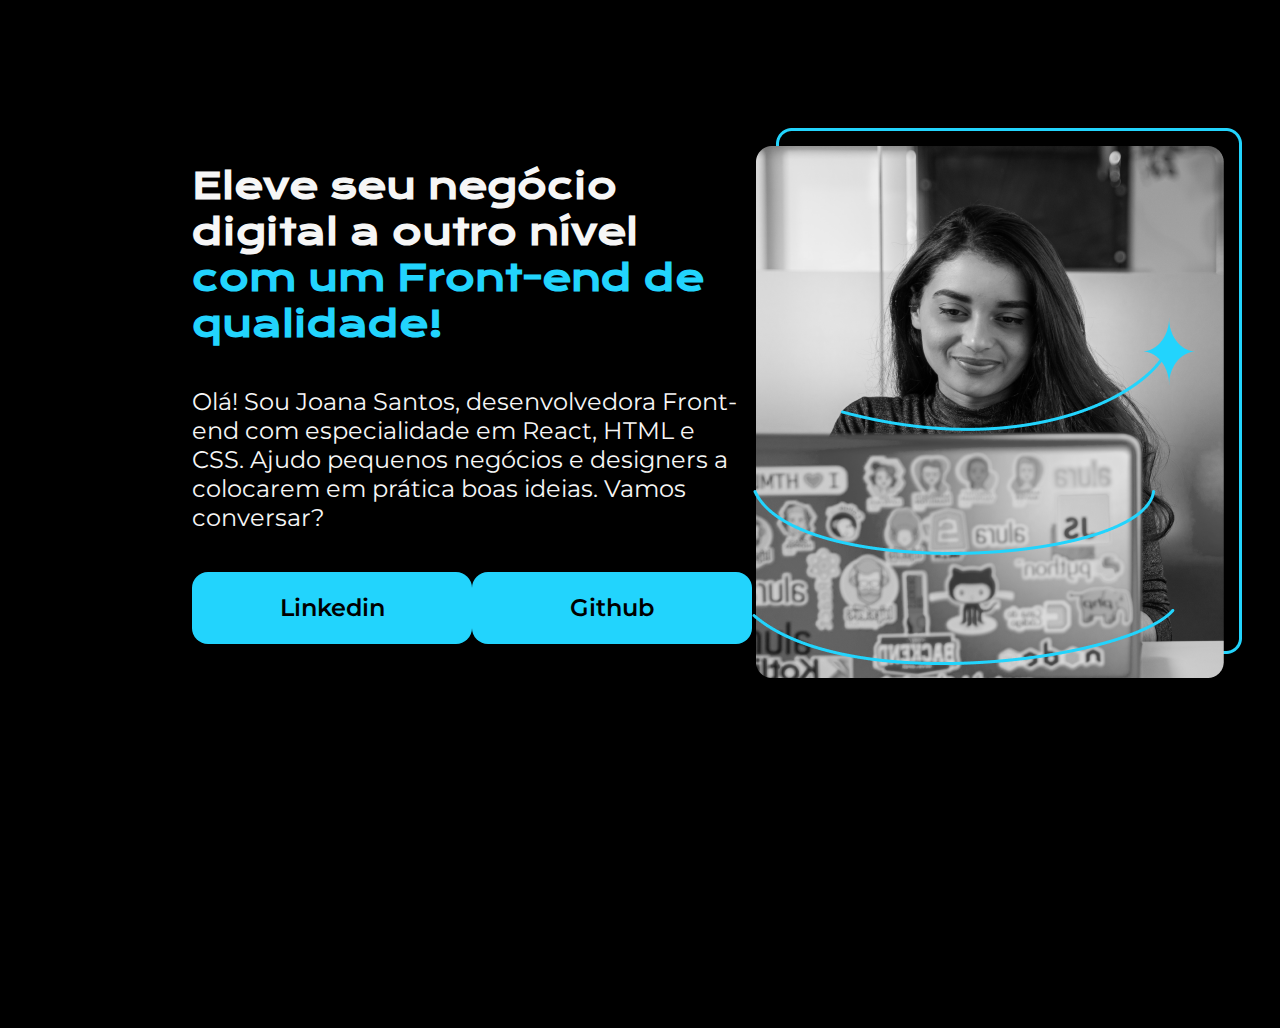
==== HTML-e-CSS/index.html @ bdbbe984 "Feat" ====
<!DOCTYPE html>
<html lang="en">
<head>
    <meta charset="UTF-8">
    <meta name="viewport" content="width=device-width, initial-scale=1.0">
    <link rel="stylesheet" href="style.css">
    <title>HTML CSS - ONE</title>
</head>

<body>
    <main class="apresentacao">
        <section class="apresentacao__conteudo">
            <h1 class="apresentacao__conteudo__titulo">Eleve seu negócio digital a outro nível <strong class="strong__titulo">com um Front-end de qualidade!</strong></h1>
            <p class="apresentacao__conteudo__p">Olá! Sou Joana Santos, desenvolvedora Front-end com especialidade em React, HTML e CSS. Ajudo pequenos negócios e designers a colocarem em prática boas ideias. Vamos conversar?</p>
            <div class="apresentacao__links">
                <a class="apresentacao__links__social" href="https://www.linkedin.com/in/dersonts/">Linkedin</a>
                <a class="apresentacao__links__social" href="https://github.com/eidersin">Github</a>
            </div>
        </section>
        <img src="Imagem (3).png" alt="Joana Santos programando">
    </main>
    <foot></foot>
</body>
</html>
---- HTML-e-CSS/style.css ----
@import url('https://fonts.googleapis.com/css2?family=Krona+One&family=Montserrat:ital,wght@0,100..900;1,100..900&display=swap');

* {
    margin: 0;
    padding: 0;
    text-decoration: none;
}

body{
    height: 100vh;
    box-sizing: border-box;
    background-color: black;
    color: #F6F6F6;
}
.apresentacao{
  /* Flexblox: https://css-tricks.com/snippets/css/a-guide-to-flexbox/*/
    margin: 10% 15%;
    display: flex;
    align-items: center;
    justify-content: space-between;
}
.apresentacao__conteudo{
    width: 615px;
    display: flex;
    flex-direction: column;
    gap: 40px;
}
.apresentacao__conteudo__titulo{
    font-size: 36px;
    font-family: "Krona One", sans-serif;
}
.strong__titulo{
    color: #22D4FD;
}
.apresentacao__conteudo__p{
    font-size: 24px;
    font-weight: 400;
    font-family: "Montserrat", sans-serif;
}
.apresentacao__links{
    display: flex;
    justify-content: space-between;
}
.apresentacao__links__social{
    background-color: #22D4FD;
    color: black;
    width: 280px;
    padding: 21.5px 0;
    border-radius: 16px;
    text-align: center;
    font-family: "Montserrat", sans-serif;
    font-weight: 600;
    font-size: 24px;
}
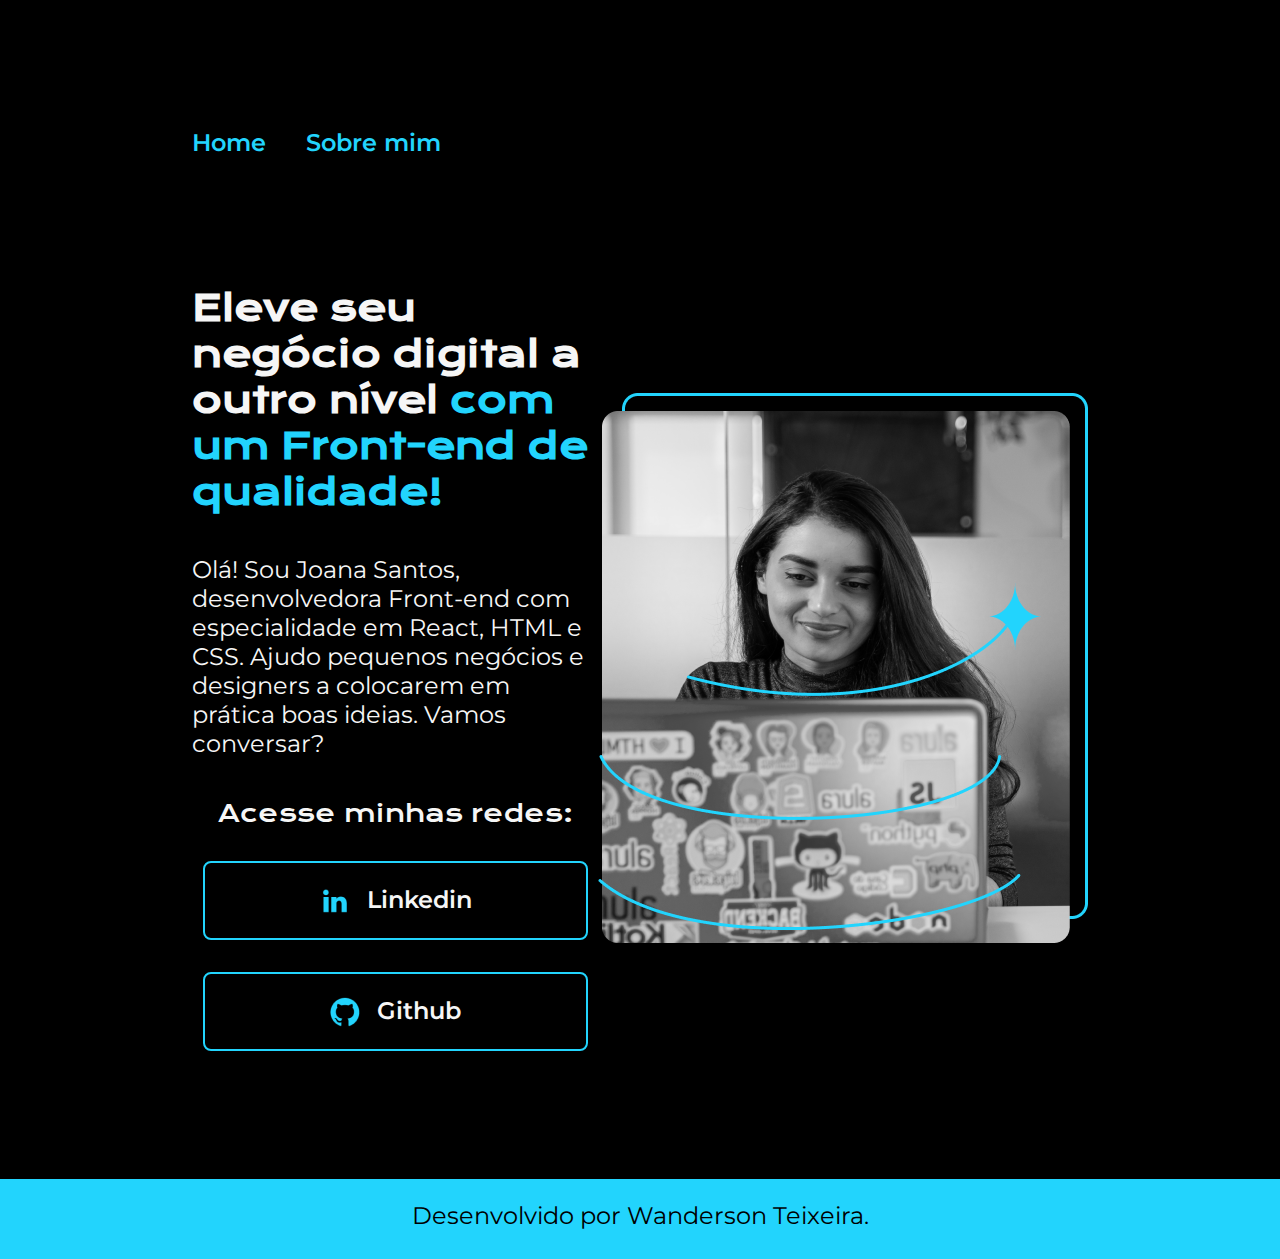
==== commit f3385f8b: "Feat" ====
--- a/HTML-e-CSS/index.html
+++ b/HTML-e-CSS/index.html
@@ -8,17 +8,32 @@
 </head>
 
 <body>
+    <header>
+        <div class="header__links">
+            <a class="header__a" href="">Home</a>
+            <a class="header__a" href="">Sobre mim</a>
+        </div>
+    </header>
     <main class="apresentacao">
         <section class="apresentacao__conteudo">
             <h1 class="apresentacao__conteudo__titulo">Eleve seu negócio digital a outro nível <strong class="strong__titulo">com um Front-end de qualidade!</strong></h1>
             <p class="apresentacao__conteudo__p">Olá! Sou Joana Santos, desenvolvedora Front-end com especialidade em React, HTML e CSS. Ajudo pequenos negócios e designers a colocarem em prática boas ideias. Vamos conversar?</p>
             <div class="apresentacao__links">
-                <a class="apresentacao__links__social" href="https://www.linkedin.com/in/dersonts/">Linkedin</a>
-                <a class="apresentacao__links__social" href="https://github.com/eidersin">Github</a>
+                <h2 class="h2__apresentacao__links">Acesse minhas redes:</h2>
+                <a class="apresentacao__links__social" href="https://www.linkedin.com/in/dersonts/">
+                    <img src="img/Logo linkedin.png" alt="Logo do linkedin">
+                    Linkedin
+                </a>
+                <a class="apresentacao__links__social" href="https://github.com/eidersin">
+                    <img src="img/Logo Github.png" alt="Logo do github">
+                    Github
+                </a>
             </div>
         </section>
-        <img src="Imagem (3).png" alt="Joana Santos programando">
+        <img src="img/Imagem (3).png" alt="Joana Santos programando">
     </main>
-    <foot></foot>
+    <footer>
+        <h1 class="h1__footer">Desenvolvido por Wanderson Teixeira.</h1>
+    </footer>
 </body>
 </html>--- a/HTML-e-CSS/style.css
+++ b/HTML-e-CSS/style.css
@@ -5,7 +5,25 @@
     padding: 0;
     text-decoration: none;
 }
-
+header{
+    margin: 10% 15%;
+    display: flex;
+    align-items: center;
+}
+.header__a{
+    color: #22D4FD;
+    font-family: "Montserrat", sans-serif;
+    font-size: 24px;
+    font-weight: 600;
+    line-height: 29.26px;
+    text-align: left;
+}
+.header__links{
+    display: flex;
+    align-items: center;
+    justify-content: space-between;
+    gap: 40px;
+}
 body{
     height: 100vh;
     box-sizing: border-box;
@@ -39,16 +57,50 @@
 }
 .apresentacao__links{
     display: flex;
+    flex-direction: column;
+    align-items: center;
     justify-content: space-between;
+    gap: 32px;
 }
 .apresentacao__links__social{
+    display: flex;
+    width: 381px;
+    padding: 21.5px 0;
+    text-align: center;
+    justify-content: center;
+    gap: 16px;
+
+    border: 2px solid #22D4FD;
+    border-radius: 8px;
+
+    color: #F6F6F6;
+    font-family: "Montserrat", sans-serif;
+    font-size: 24px;
+    font-weight: 600;  
+}
+.apresentacao__links__social:hover{
+    background-color: #272727;
+}
+.h2__apresentacao__links{
+    font-family: "Krona One", sans-serif;
+    font-size: 24px;
+    font-weight: 400;
+}
+footer{
     background-color: #22D4FD;
+    width: 100%;
+    height: 80px;    
+}
+.h1__footer{
     color: black;
-    width: 280px;
+    font-family: "Montserrat", sans-serif;
+    font-size: 24px;
+    font-weight: 400;
+    display: flex;
+    text-align: center;
+    flex-direction: column;
     padding: 21.5px 0;
-    border-radius: 16px;
-    text-align: center;
-    font-family: "Montserrat", sans-serif;
-    font-weight: 600;
-    font-size: 24px;
-}+}
+
+
+
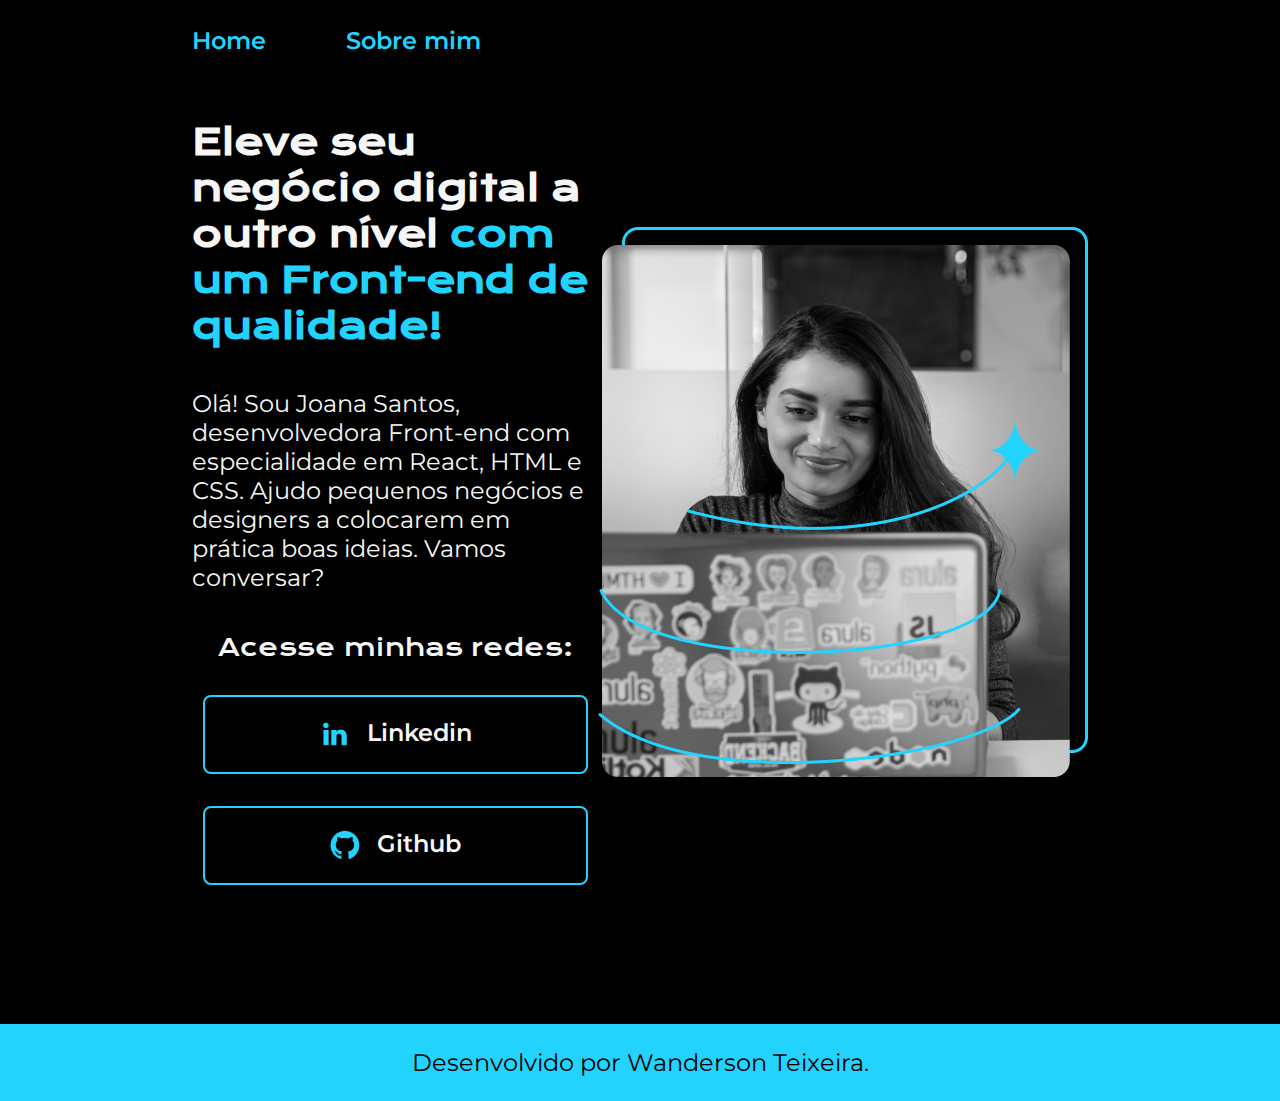
==== commit 6f517faa: "feat" ====
--- a/HTML-e-CSS/index.html
+++ b/HTML-e-CSS/index.html
@@ -3,16 +3,16 @@
 <head>
     <meta charset="UTF-8">
     <meta name="viewport" content="width=device-width, initial-scale=1.0">
-    <link rel="stylesheet" href="style.css">
+    <link rel="stylesheet" href="styles/style.css">
     <title>HTML CSS - ONE</title>
 </head>
 
 <body>
-    <header>
-        <div class="header__links">
-            <a class="header__a" href="">Home</a>
-            <a class="header__a" href="">Sobre mim</a>
-        </div>
+    <header class="cabecalho">
+        <nav class="cabecalho__menu">
+            <a class="cabecalho__menu__link" href="index.html">Home</a>
+            <a class="cabecalho__menu__link" href="about.html">Sobre mim</a>
+        </nav>
     </header>
     <main class="apresentacao">
         <section class="apresentacao__conteudo">
@@ -33,7 +33,7 @@
         <img src="img/Imagem (3).png" alt="Joana Santos programando">
     </main>
     <footer>
-        <h1 class="h1__footer">Desenvolvido por Wanderson Teixeira.</h1>
+        <p class="rodape">Desenvolvido por Wanderson Teixeira.</p>
     </footer>
 </body>
 </html>--- a/HTML-e-CSS/styles/style.css
+++ b/HTML-e-CSS/styles/style.css
@@ -0,0 +1,113 @@
+@import url('https://fonts.googleapis.com/css2?family=Krona+One&family=Montserrat:ital,wght@0,100..900;1,100..900&display=swap');
+
+:root{
+    /* CORES */
+    --cor-primaria: #000000;
+    --cor-secundaria: #F6F6F6;
+    --cor-terceiaria: #22D4FD;
+    --cor-hover: #272727;
+
+    /* FONTES */
+    --fonte-primaria: "Krona One", sans-serif;
+    --fonte-secundaria: "Montserrat", sans-serif;
+}
+
+* {
+    margin: 0;
+    padding: 0;
+    text-decoration: none;
+}
+
+.cabecalho{
+    padding: 2% 0% 0% 15%;
+}
+.cabecalho__menu{
+    display: flex;
+    gap: 80px;
+}
+.cabecalho__menu__link{
+    color: var(--cor-terceiaria);
+    font-family: var(--fonte-secundaria);
+    font-size: 24px;
+    font-weight: 600;
+    text-decoration: none;
+}
+
+
+body{
+    /* height: 100vh; */
+    box-sizing: border-box;
+    background-color: var(--cor-primaria);
+    color: var(--cor-secundaria);
+}
+.apresentacao{
+  /* Flexblox: https://css-tricks.com/snippets/css/a-guide-to-flexbox/*/
+    padding: 5% 15%;
+    display: flex;
+    align-items: center;
+    justify-content: space-between;
+}
+.apresentacao__conteudo{
+    width: 615px;
+    display: flex;
+    flex-direction: column;
+    gap: 40px;
+}
+.apresentacao__conteudo__titulo{
+    font-size: 36px;
+    font-family: var(--fonte-primaria);
+}
+.strong__titulo{
+    color: var(--cor-terceiaria);
+}
+.apresentacao__conteudo__p{
+    font-size: 24px;
+    font-weight: 400;
+    font-family: var(--fonte-secundaria);
+}
+.apresentacao__links{
+    display: flex;
+    flex-direction: column;
+    align-items: center;
+    justify-content: space-between;
+    gap: 32px;
+}
+.apresentacao__links__social{
+    display: flex;
+    width: 381px;
+    padding: 21.5px 0;
+    text-align: center;
+    justify-content: center;
+    gap: 16px;
+
+    border: 2px solid var(--cor-terceiaria);
+    border-radius: 8px;
+
+    color: var(--cor-secundaria);
+    font-family: var(--fonte-secundaria);
+    font-size: 24px;
+    font-weight: 600;  
+}
+.apresentacao__links__social:hover{
+    background-color: var(--cor-hover);
+}
+.h2__apresentacao__links{
+    font-family: var(--fonte-primaria);
+    font-size: 24px;
+    font-weight: 400;
+}
+.rodape{
+    color: var(--cor-primaria);
+    background-color: var(--cor-terceiaria);
+    font-family: var(--fonte-secundaria);
+    font-size: 24px;
+    font-weight: 400;
+    display: flex;
+    text-align: center;
+    flex-direction: column;
+    padding: 24px;
+    margin-top: 75px;
+}
+
+
+
